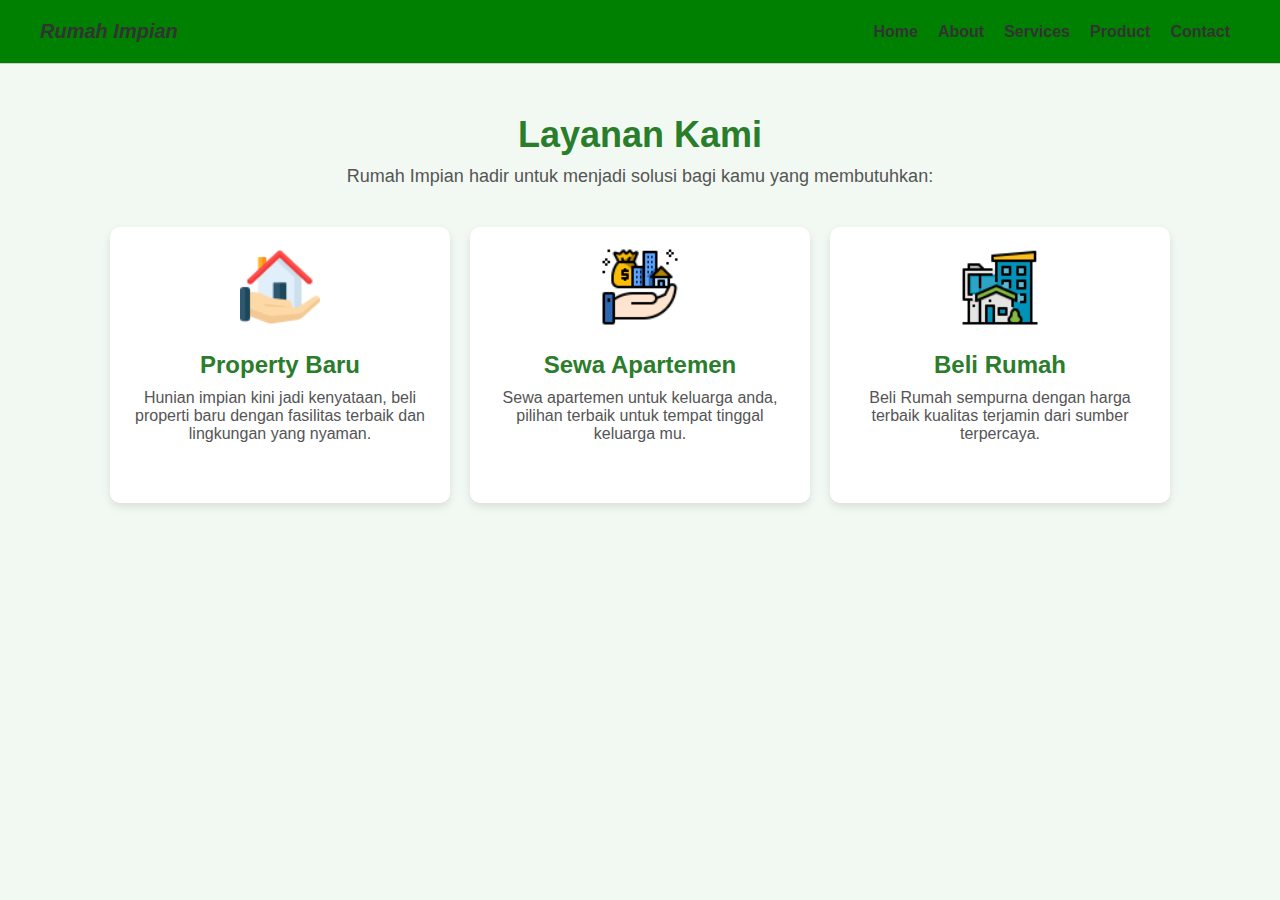
==== Layanan.html @ 774b0787 "Commit pertama untuk web project ini" ====
<!DOCTYPE html>
<html lang="en">
<head>
    <meta charset="UTF-8">
    <meta name="viewport" content="width=device-width, initial-scale=1.0">
    <title>Layanan Kami</title>
    <link rel="stylesheet" href="style.css">
</head>
<body>
    <header class="header">
        <div class="logo">Rumah Impian </div>
        <nav class="nav">
            <ul>
                <li><a href="index.html">Home</a></li>
                <li><a href="about.html">About</a></li>
                <li><a href="#">Services</a></li>                
                <li><a href="product.html">Product</a></li>
                <li><a href="contact.html">Contact</a></li>
            </ul>
        </nav>
    </header>
    <div class="container">
        <h1>Layanan Kami</h1>
        <p>Rumah Impian hadir untuk menjadi solusi bagi kamu yang membutuhkan:</p>

        <div class="services">
            <div class="service">
                <img src="Gambar/Icon-propertybaru.png" alt="Property Baru">
                <h3>Property Baru</h3>
                <p>Hunian impian kini jadi kenyataan, beli properti baru dengan fasilitas terbaik dan lingkungan yang nyaman.</p>
            </div>

            <div class="service">
                <img src="Gambar/Icon Sewa.png" alt="Sewa Apartemen">
                <h3>Sewa Apartemen</h3>
                <p>Sewa apartemen untuk keluarga anda, pilihan terbaik untuk tempat tinggal keluarga mu.</p>
            </div>

            <div class="service">
                <img src="Gambar/Icon Beli.png" alt="Beli Rumah">
                <h3>Beli Rumah</h3>
                <p>Beli Rumah sempurna dengan harga terbaik kualitas terjamin dari sumber terpercaya.</p>
            </div>
        </div>
    </div>
</body>
</html>
---- style.css ----
*,
html {
    margin: 0;
    padding: 0;
}
/* Global Styles */
body {
    font-family: Arial, sans-serif;
    margin: 0;
    padding: 0;
    color: #333;
}

/* Header Styles */
.header {
    display: flex;
    justify-content: space-between;
    align-items: center;
    padding: 20px 40px;
    background-color: green;
    border-bottom: 1px solid #ccc;
}

.logo {
    font-size: 20px;
    font-weight: bold;
    font-style: italic;
}

.nav ul {
    list-style: none;
    display: flex;
    margin: 0;
    padding: 0;
}

.nav ul li {
    margin: 0 10px;
}

.nav ul li a {
    text-decoration: none;
    color: #333;
    font-weight: bold;
}

.nav ul li a.active {
    color: #ff4081;
}

.cart {
    font-size: 18px;
}

/* Home Page Styles */
.hero {
    display: flex;
    justify-content: space-between;
    align-items: center;
    padding: 20px;
    background-color: #f9f9f9;
}

.hero-content {
    max-width: 50%;
}

.hero-content h1 {
    font-size: 32px;
    margin-bottom: 10px;
    color: #333;
}

.hero-content p {
    font-size: 16px;
    margin-bottom: 20px;
}

.hero-content a {
    text-decoration: none;
    background-color: #ff4081;
    color: #fff;
    padding: 10px 20px;
    border-radius: 5px;
    font-weight: bold;
}

.hero-image img {
    max-width: 100%;
    border-radius: 10px;
}

.promo-event {
    text-align: center;
    margin-bottom: 20px;
    background-color: #333;
    color: #fff;
    padding: 20px 0;
}

/* Kelas untuk menyoroti produk */
.product-highlight {
    display: flex; /* Menggunakan flexbox untuk tata letak */
    justify-content: space-between; /* Menyebar konten secara horizontal */
    align-items: center; /* Menyelaraskan konten secara vertikal */
    padding: 10px; /* Mengurangi ruang di dalam elemen */
    background-color: #f9f9f9; /* Warna latar belakang */
    border: 1px solid #ddd; /* Garis batas */
    border-radius: 8px; /* Sudut melengkung */
    margin: 20px; /* Margin di luar elemen */
}

/* Kelas untuk informasi produk */
.product-info {
    flex: 1; /* Mengizinkan elemen ini untuk mengambil ruang yang tersedia */
    padding: 10px; /* Mengurangi ruang di dalam elemen */
}

/* Kelas untuk tagline */
.tagline {
    font-size: 1.5em; /* Ukuran font yang lebih menengah */
    color: #555; /* Warna teks */
    margin-bottom: 5px; /* Mengurangi margin bawah */
    justify-items: center;
}

/* Kelas untuk judul produk */
.product-title {
    font-size: 2em; /* Ukuran font yang lebih menengah */
    color: #333; /* Warna teks */
    margin-bottom: 10px; /* Mengurangi margin bawah */
}

/* Kelas untuk gambar produk */
.product-awal {
    flex: 1; /* Mengizinkan elemen ini untuk mengambil ruang yang tersedia */
    display: flex; /* Menggunakan flexbox untuk tata letak */
    justify-content: center; /* Menyelaraskan gambar di tengah */
    align-items: center; /* Menyelaraskan gambar secara vertikal */
}

/* Gaya untuk tombol */
.btn {
    display: inline-block; /* Menampilkan tombol sebagai blok inline */
    padding: 10px 20px; /* Ruang di dalam tombol */
    background-color: #007bff; /* Warna latar belakang tombol */
    color: white; /* Warna teks tombol */
    text-decoration: none; /* Menghapus garis bawah */
    border-radius: 5px; /* Sudut melengkung */
    transition: background-color 0.3s; /* Transisi untuk efek hover */
}

.btn:hover {
    background-color: #0056b3; /* Warna latar belakang saat hover */
}

/* About Page Styles */
.main {
    padding: 20px;
    background-color: #f9f9f9;
}

.about-header {
    text-align: center;
    margin-bottom: 20px;
    background-color: #333;
    color: #fff;
    padding: 20px 0;
}

.about-header .title {
    margin: 0;
    font-size: 24px;
}

.about-header .breadcrumb {
    margin: 10px 0 0;
    font-size: 14px;
}

.about-content {
    display: flex;
    gap: 50px; /* Jarak antara gambar dan teks */
    padding: 50px;
}

.description {
    /* Styling untuk teks deskripsi */
    flex: 1; /* Menyesuaikan lebar teks */
}

.subtitle {
    /* Styling untuk judul teks deskripsi */
    font-size: 24px;
    font-weight: bold;
    margin-bottom: 20px;
}

.about-content .text {
    max-width: 50%;
}

.about-content .text h3 {
    font-size: 20px;
    margin-bottom: 10px;
}

.about-content .text p {
    font-size: 16px;
}

.about-content .image img {
    max-width: 100%;
    border-radius: 10px;
}

/* Product Page Styles */
.product-header {
    text-align: center;
    margin-bottom: 20px;
    background-color: #333;
    color: #fff;
    padding: 20px 0;
}

.product-header .title {
    margin: 0;
    font-size: 24px;
}

.product-header .breadcrumb {
    margin: 10px 0 0;
    font-size: 14px;
}

.section-title {
    text-align: center;
    font-size: 20px;
    margin-bottom: 20px;
}

.products {
    display: flex;
    justify-content: space-around;
    flex-wrap: wrap;
}

.product-card {
    background-color: #fff;
    border: 1px solid #ccc;
    border-radius: 5px;
    width: 200px;
    padding: 10px;
    text-align: center;
    margin-bottom: 20px;
    box-shadow: 0 2px 5px rgba(0, 0, 0, 0.1);
}

.product-card img {
    width: 100%;
    height: auto;
    margin-bottom: 10px;
    border-bottom: 1px solid #ccc;
    padding-bottom: 10px;
}

.product-card h3 {
    margin: 10px 0 5px;
    font-size: 16px;
}

.product-card .price {
    color: #ff4081;
    font-weight: bold;
    margin: 10px 0;
}

.product-card input[type="number"] {
    width: 50px;
    padding: 5px;
    text-align: center;
    border: 1px solid #ccc;
    border-radius: 3px;
}

/* Contact Page Styles */
.contact-container {
    background-color: #fff;
    width: 80%;
    max-width: 800px;
    margin: 40px auto;
    padding: 30px;
    box-shadow: 0px 4px 8px rgba(0, 0, 0, 0.1);
    border-radius: 5px;
}

.contact-header h2 {
    font-size: 28px;
    margin-bottom: 10px;
}

.contact-header p {
    font-size: 16px;
    color: #666;
    margin-bottom: 20px;
}

.contact-form label {
    display: block;
    margin-bottom: 8px;
    font-weight: bold;
}

.contact-form input,
.contact-form textarea {
    width: 100%;
    padding: 10px;
    margin-bottom: 20px;
    border: 1px solid #ccc;
    border-radius: 4px;
    font-size: 16px;
}

.contact-form input:focus,
.contact-form textarea:focus {
    outline: none;
    border-color: #888;
}

.submit-button {
    display: inline-block;
    padding: 10px 20px;
    background-color: #007bff;
    color: #fff;
    border: none;
    border-radius: 4px;
    font-size: 16px;
    cursor: pointer;
}

.submit-button:hover {
    background-color: #0056b3;
}

/* Product1 Page Styles */
/* Layout untuk konten */
.content {
    display: flex; /* Menggunakan Flexbox */
    justify-content: space-between; /* Spasi antara gambar dan deskripsi */
    align-items: stretch; /* Membuat tinggi elemen seragam */
    margin: 20px;
    gap: 20px; /* Jarak antara gambar dan deskripsi */
}

/* Gambar kaos */
.image-section {
    flex: 1; /* Gambar mengambil 50% lebar */
    text-align: center;
}

.shirt-image {
    max-width: 100%;
    height: auto;
}

/* Deskripsi produk */
.description-section {
    flex: 1; /* Deskripsi mengambil sisa lebar */
    padding: 20px;
    box-sizing: border-box;
    background-color: #f8f8f8; /* Latar belakang ringan */
    border: 1px solid #ddd; /* Garis pembatas */
    line-height: 1.6;
    font-size: 14px;
    display: flex;
    flex-direction: column;
    justify-content: center; /* Pusatkan konten vertikal */
}

/* Tombol Pesan */
.order-button {
    display: inline-block;
    margin-top: 20px;
    background-color: #004d99;
    color: white;
    padding: 10px 20px;
    text-align: center;
    border: none;
    border-radius: 5px;
    cursor: pointer;
    font-size: 20px;
}

/* Gaya untuk teks deskripsi */
.description-section p {
    font-size: 20px; /* Perbesar ukuran teks deskripsi */
    line-height: 1.6;
    color: #333;
}

/* Pastikan ukuran tombol tetap */
.order-button {
    font-size: 16px !important;
}


.order-button:hover {
    background-color: #003366;
}
.image-section img {
    width: 300px; /* Sesuaikan ukuran lebar gambar */
    height: auto; /* Pertahankan aspek rasio */
}

body {
    font-family: Arial, sans-serif;
    margin: 0;
    padding: 0;
    background-color: #f2f9f2;
}

.container {
    text-align: center;
    padding: 50px 20px;
}

h1 {
    color: #2a7d2a;
    font-size: 36px;
    margin-bottom: 10px;
}

p {
    color: #555;
    font-size: 18px;
    margin-bottom: 40px;
}

.services {
    display: flex;
    justify-content: center;
    flex-wrap: wrap;
    gap: 20px;
}

.service {
    background-color: #ffffff;
    padding: 20px;
    border-radius: 10px;
    box-shadow: 0 4px 8px rgba(0, 0, 0, 0.1);
    width: 300px;
    text-align: center;
    transition: transform 0.3s ease;
}

.service:hover {
    transform: translateY(-10px);
}

.service img {
    width: 80px;
    height: 80px;
    margin-bottom: 20px;
}

.service h3 {
    font-size: 24px;
    color: #2a7d2a;
    margin-bottom: 10px;
}

.service p {
    color: #555;
    font-size: 16px;
}
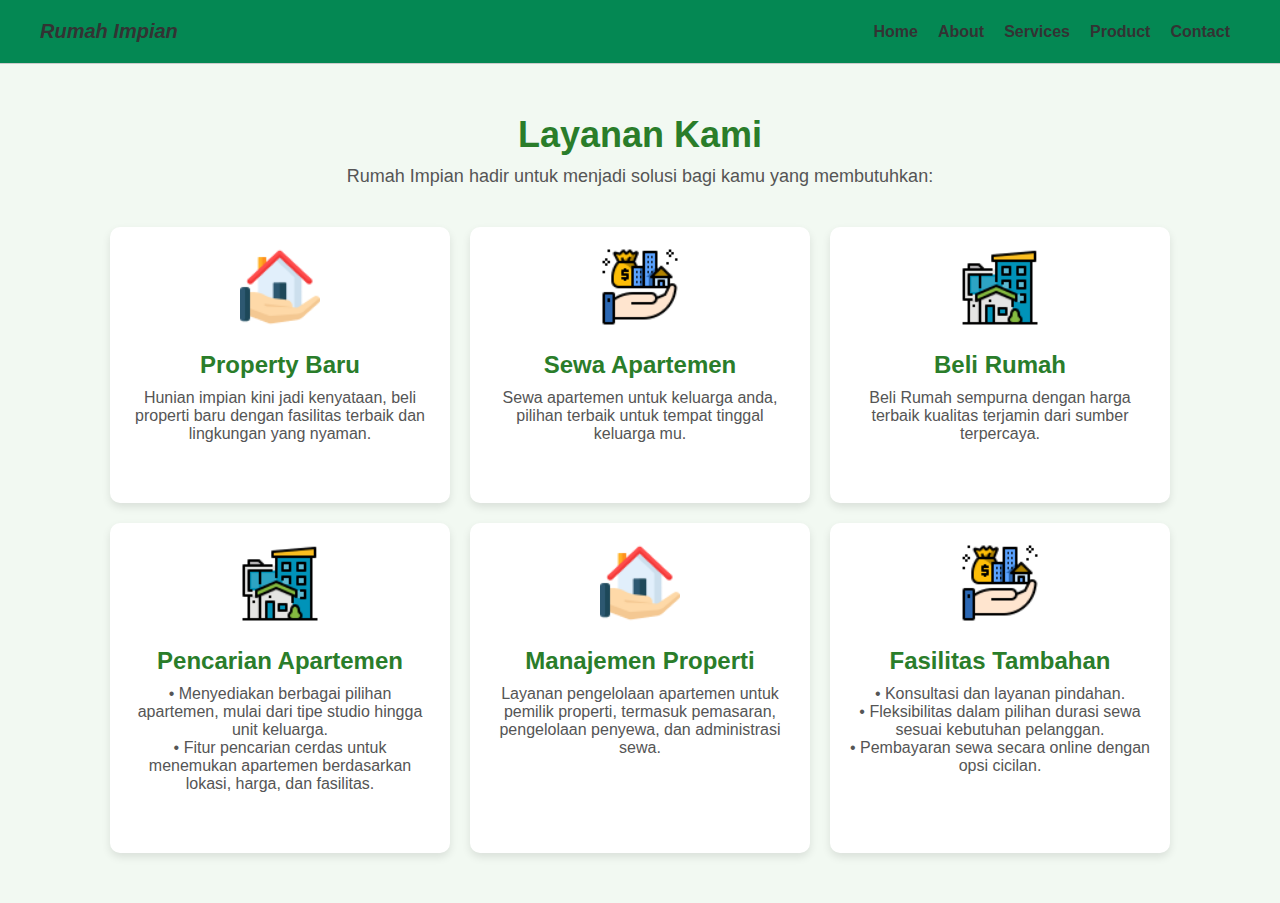
==== commit e7b63642: "Improved version" ====
--- a/Layanan.html
+++ b/Layanan.html
@@ -5,6 +5,7 @@
     <meta name="viewport" content="width=device-width, initial-scale=1.0">
     <title>Layanan Kami</title>
     <link rel="stylesheet" href="style.css">
+    <link rel="shortcut icon" href="Gambar/Logo Icon.png" type="image/x-icon">
 </head>
 <body>
     <header class="header">
@@ -41,6 +42,28 @@
                 <h3>Beli Rumah</h3>
                 <p>Beli Rumah sempurna dengan harga terbaik kualitas terjamin dari sumber terpercaya.</p>
             </div>
+
+            <div class="service">
+                <img src="Gambar/Icon Beli.png" alt="Beli Rumah">
+                <h3>Pencarian Apartemen</h3>
+                <p>• Menyediakan berbagai pilihan apartemen, mulai dari tipe studio hingga unit keluarga. <br>
+                • Fitur pencarian cerdas untuk menemukan apartemen berdasarkan lokasi, harga, dan fasilitas.</p>
+            </div>
+
+            <div class="service">
+                <img src="Gambar/Icon-propertybaru.png" alt="Beli Rumah">
+                <h3>Manajemen Properti</h3>
+                <p>Layanan pengelolaan apartemen untuk pemilik properti, termasuk pemasaran, pengelolaan penyewa, dan administrasi sewa.</p>
+            </div>
+            
+            <div class="service">
+                <img src="Gambar/Icon Sewa.png" alt="Beli Rumah">
+                <h3>Fasilitas Tambahan</h3>
+                <p>• Konsultasi dan layanan pindahan. <br>
+                • Fleksibilitas dalam pilihan durasi sewa sesuai kebutuhan pelanggan. <br>
+                • Pembayaran sewa secara online dengan opsi cicilan.
+            </p>
+            </div>
         </div>
     </div>
 </body>
--- a/style.css
+++ b/style.css
@@ -17,7 +17,7 @@
     justify-content: space-between;
     align-items: center;
     padding: 20px 40px;
-    background-color: green;
+    background-color: #048853;
     border-bottom: 1px solid #ccc;
 }
 
@@ -186,7 +186,7 @@
 
 .description {
     /* Styling untuk teks deskripsi */
-    flex: 1; /* Menyesuaikan lebar teks */
+     /*flex: 1; Menyesuaikan lebar teks */
 }
 
 .subtitle {
@@ -472,4 +472,8 @@
 .service p {
     color: #555;
     font-size: 16px;
+}
+footer{
+    text-align: center;
+    background-color: #00985B;
 }